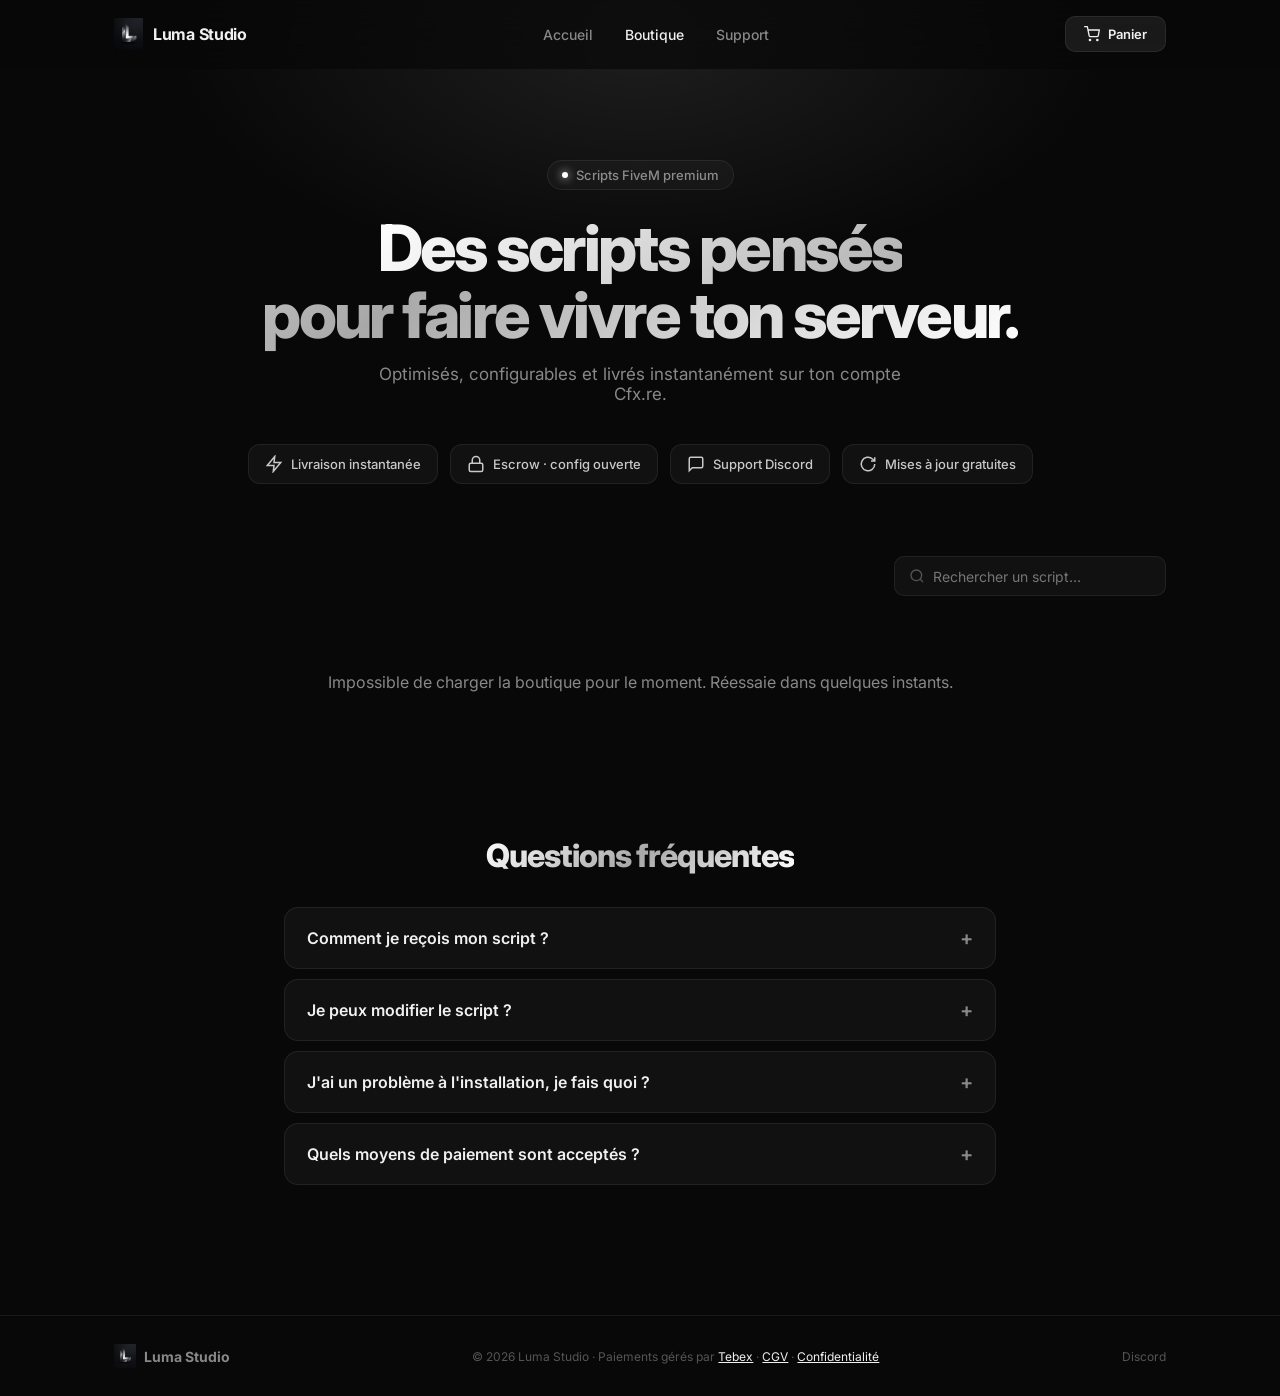
==== boutique/index.html @ f59089a3 "Serve store at /boutique/ instead of store.html store.html now redirects to the new URL so old links" ====
<!DOCTYPE html>
<html lang="fr">
<head>
  <meta charset="UTF-8" />
  <meta name="viewport" content="width=device-width, initial-scale=1.0" />
  <title>Boutique — Luma Studio</title>
  <meta name="description" content="Scripts FiveM premium par Luma Studio. Livraison instantanée via Cfx.re." />
  <link rel="stylesheet" href="../style.css" />
  <link rel="stylesheet" href="../store.css" />
  <link rel="preconnect" href="https://fonts.googleapis.com" />
  <link href="https://fonts.googleapis.com/css2?family=Inter:wght@300;400;500;600;700;800;900&display=swap" rel="stylesheet" />
  <script src="https://js.tebex.io/v/1.js"></script>
</head>
<body class="store-page">

  <!-- NAV -->
  <nav class="nav" id="nav">
    <div class="nav-inner">
      <a href="../" class="nav-logo">
        <img src="../assets/logo.png" alt="Luma Studio" class="nav-logo-img logo-blend" />
        <span class="nav-logo-text">Luma Studio</span>
      </a>
      <ul class="nav-links">
        <li><a href="../">Accueil</a></li>
        <li><a href="./" class="active">Boutique</a></li>
        <li><a href="https://discord.gg/lumastudio" target="_blank">Support</a></li>
      </ul>
      <button class="btn btn-nav basket-btn" id="basketBtn" aria-label="Panier">
        <svg width="16" height="16" viewBox="0 0 24 24" fill="none" stroke="currentColor" stroke-width="2" stroke-linecap="round" stroke-linejoin="round"><circle cx="9" cy="21" r="1"/><circle cx="20" cy="21" r="1"/><path d="M1 1h4l2.7 13.4a2 2 0 0 0 2 1.6h9.7a2 2 0 0 0 2-1.6L23 6H6"/></svg>
        <span>Panier</span>
        <span class="basket-count" id="basketCount" hidden>0</span>
      </button>
    </div>
  </nav>

  <!-- HERO -->
  <header class="store-hero">
    <div class="store-hero-glow"></div>
    <div class="container">
      <span class="store-eyebrow"><span class="dot"></span> Scripts FiveM premium</span>
      <h1 class="store-title"><span class="gradient-text">Des scripts pensés<br>pour faire vivre ton serveur.</span></h1>
      <p class="store-sub">Optimisés, configurables et livrés instantanément sur ton compte Cfx.re.</p>
      <div class="store-perks">
        <div class="perk">
          <svg width="18" height="18" viewBox="0 0 24 24" fill="none" stroke="currentColor" stroke-width="2"><path d="M13 2 3 14h9l-1 8 10-12h-9l1-8z"/></svg>
          <span>Livraison instantanée</span>
        </div>
        <div class="perk">
          <svg width="18" height="18" viewBox="0 0 24 24" fill="none" stroke="currentColor" stroke-width="2"><rect x="3" y="11" width="18" height="11" rx="2"/><path d="M7 11V7a5 5 0 0 1 10 0v4"/></svg>
          <span>Escrow · config ouverte</span>
        </div>
        <div class="perk">
          <svg width="18" height="18" viewBox="0 0 24 24" fill="none" stroke="currentColor" stroke-width="2"><path d="M21 15a2 2 0 0 1-2 2H7l-4 4V5a2 2 0 0 1 2-2h14a2 2 0 0 1 2 2z"/></svg>
          <span>Support Discord</span>
        </div>
        <div class="perk">
          <svg width="18" height="18" viewBox="0 0 24 24" fill="none" stroke="currentColor" stroke-width="2"><path d="M21 12a9 9 0 1 1-3-6.7L21 8"/><path d="M21 3v5h-5"/></svg>
          <span>Mises à jour gratuites</span>
        </div>
      </div>
    </div>
  </header>

  <!-- CATALOGUE -->
  <main class="container store-main">
    <div class="store-toolbar">
      <div class="cat-pills" id="catPills"></div>
      <div class="store-search">
        <svg width="16" height="16" viewBox="0 0 24 24" fill="none" stroke="currentColor" stroke-width="2"><circle cx="11" cy="11" r="8"/><path d="m21 21-4.3-4.3"/></svg>
        <input type="search" id="searchInput" placeholder="Rechercher un script…" />
      </div>
    </div>

    <div class="product-grid" id="productGrid">
      <div class="product-card skeleton"></div>
      <div class="product-card skeleton"></div>
      <div class="product-card skeleton"></div>
    </div>
    <p class="store-empty" id="storeEmpty" hidden>Aucun script ne correspond à ta recherche.</p>
  </main>

  <!-- FAQ -->
  <section class="container store-faq">
    <h2 class="faq-title"><span class="gradient-text">Questions fréquentes</span></h2>
    <details class="faq-item">
      <summary>Comment je reçois mon script ?</summary>
      <p>Tu te connectes avec ton compte Cfx.re au moment de l'achat. Le script apparaît ensuite automatiquement dans ton portail <a href="https://portal.cfx.re/assets/granted-assets" target="_blank">portal.cfx.re</a>, dans "Granted Assets".</p>
    </details>
    <details class="faq-item">
      <summary>Je peux modifier le script ?</summary>
      <p>Les scripts sont protégés par l'Asset Escrow de Cfx.re. Le fichier de configuration reste ouvert : tu peux tout régler (textes, prix, positions, options…).</p>
    </details>
    <details class="faq-item">
      <summary>J'ai un problème à l'installation, je fais quoi ?</summary>
      <p>Chaque script est livré avec sa documentation. Si tu bloques, ouvre un ticket sur notre <a href="https://discord.gg/lumastudio" target="_blank">Discord</a>, on te répond rapidement.</p>
    </details>
    <details class="faq-item">
      <summary>Quels moyens de paiement sont acceptés ?</summary>
      <p>Carte bancaire, PayPal, Apple Pay, Google Pay et plus encore. Le paiement est sécurisé et géré par Tebex.</p>
    </details>
  </section>

  <!-- FOOTER -->
  <footer class="footer">
    <div class="container footer-inner">
      <div class="footer-left">
        <img src="../assets/logo.png" alt="Luma Studio" class="footer-logo logo-blend" />
        <span class="footer-name">Luma Studio</span>
      </div>
      <p class="footer-copy">© 2026 Luma Studio · Paiements gérés par <a href="https://www.tebex.io" target="_blank">Tebex</a> · <a href="https://checkout.tebex.io/terms" target="_blank">CGV</a> · <a href="https://checkout.tebex.io/privacy" target="_blank">Confidentialité</a></p>
      <a href="https://discord.gg/lumastudio" target="_blank" class="footer-discord">Discord</a>
    </div>
  </footer>

  <!-- MODALE PRODUIT -->
  <div class="modal" id="productModal" hidden>
    <div class="modal-backdrop" data-close></div>
    <div class="modal-panel" role="dialog" aria-modal="true">
      <button class="modal-close" data-close aria-label="Fermer">&times;</button>
      <div class="modal-media" id="modalMedia"></div>
      <div class="modal-body">
        <span class="modal-cat" id="modalCat"></span>
        <h2 class="modal-title" id="modalTitle"></h2>
        <div class="modal-desc" id="modalDesc"></div>
      </div>
      <div class="modal-footer">
        <div class="modal-price" id="modalPrice"></div>
        <button class="btn btn-primary btn-large" id="modalBuy">Ajouter au panier</button>
      </div>
    </div>
  </div>

  <!-- PANIER -->
  <div class="drawer" id="basketDrawer" hidden>
    <div class="modal-backdrop" data-close></div>
    <aside class="drawer-panel">
      <div class="drawer-head">
        <h3>Ton panier</h3>
        <button class="modal-close" data-close aria-label="Fermer">&times;</button>
      </div>
      <p class="drawer-user" id="drawerUser" hidden></p>
      <div class="drawer-items" id="drawerItems"></div>
      <div class="drawer-foot">
        <div class="drawer-total"><span>Total</span><strong id="drawerTotal">0,00 €</strong></div>
        <button class="btn btn-primary btn-large" id="checkoutBtn" disabled>Payer</button>
        <p class="drawer-note">Paiement sécurisé par Tebex</p>
      </div>
    </aside>
  </div>

  <div class="toast" id="toast" hidden></div>

  <script src="../store.js"></script>
</body>
</html>
---- style.css ----
/* ===== RESET & BASE ===== */
*, *::before, *::after { box-sizing: border-box; margin: 0; padding: 0; }

:root {
  --bg: #080808;
  --bg-2: #0f0f0f;
  --bg-card: #111111;
  --border: rgba(255,255,255,0.07);
  --border-hover: rgba(255,255,255,0.18);
  --text: #f0f0f0;
  --text-muted: #888;
  --text-dim: #555;
  --silver: #c8c8c8;
  --font: 'Inter', sans-serif;
}

html { scroll-behavior: smooth; }
body {
  font-family: var(--font);
  background: var(--bg);
  color: var(--text);
  overflow-x: hidden;
  -webkit-font-smoothing: antialiased;
}

/* ===== LOGO BLEND ===== */
.logo-blend { mix-blend-mode: screen; }

/* ===== UTILS ===== */
.container { width: 100%; max-width: 1100px; margin: 0 auto; padding: 0 24px; }

.gradient-text {
  background: linear-gradient(135deg, #fff 0%, #a8a8a8 50%, #fff 100%);
  -webkit-background-clip: text;
  -webkit-text-fill-color: transparent;
  background-clip: text;
}

/* ===== BUTTONS ===== */
.btn {
  display: inline-flex;
  align-items: center;
  gap: 8px;
  padding: 12px 24px;
  border-radius: 10px;
  font-family: var(--font);
  font-size: 14px;
  font-weight: 600;
  text-decoration: none;
  cursor: pointer;
  border: none;
  transition: all 0.2s ease;
  white-space: nowrap;
}
.btn-primary { background: #fff; color: #000; }
.btn-primary:hover { background: #e0e0e0; transform: translateY(-1px); box-shadow: 0 8px 32px rgba(255,255,255,0.15); }
.btn-ghost { background: transparent; color: var(--text-muted); border: 1px solid var(--border); }
.btn-ghost:hover { border-color: var(--border-hover); color: var(--text); transform: translateY(-1px); }
.btn-nav { background: rgba(255,255,255,0.08); color: var(--text); border: 1px solid var(--border); padding: 9px 18px; font-size: 13px; }
.btn-nav:hover { background: rgba(255,255,255,0.14); border-color: var(--border-hover); }
.btn-large { padding: 16px 36px; font-size: 16px; border-radius: 12px; }

/* ===== NAV ===== */
.nav {
  position: fixed; top: 0; left: 0; right: 0; z-index: 100;
  padding: 16px 0;
  background: rgba(8,8,8,0.7);
  backdrop-filter: blur(20px);
  -webkit-backdrop-filter: blur(20px);
  border-bottom: 1px solid transparent;
  transition: border-color 0.3s;
}
.nav.scrolled { border-bottom-color: var(--border); }
.nav-inner { max-width: 1100px; margin: 0 auto; padding: 0 24px; display: flex; align-items: center; justify-content: space-between; gap: 24px; }
.nav-logo { display: flex; align-items: center; gap: 10px; text-decoration: none; }
.nav-logo-img { height: 32px; width: auto; object-fit: contain; }
.nav-logo-text { font-size: 16px; font-weight: 700; color: var(--text); letter-spacing: -0.3px; }
.nav-links { display: flex; list-style: none; gap: 32px; }
.nav-links a { color: var(--text-muted); text-decoration: none; font-size: 14px; font-weight: 500; transition: color 0.2s; }
.nav-links a:hover { color: var(--text); }

/* ===== HERO ===== */
.hero {
  position: relative;
  min-height: 100vh;
  display: flex; align-items: center; justify-content: center;
  padding: 120px 24px 80px;
  overflow: hidden;
}
.hero-bg { position: absolute; inset: 0; pointer-events: none; }
.hero-grid {
  position: absolute; inset: 0;
  background-image: linear-gradient(rgba(255,255,255,0.03) 1px, transparent 1px), linear-gradient(90deg, rgba(255,255,255,0.03) 1px, transparent 1px);
  background-size: 60px 60px;
  mask-image: radial-gradient(ellipse 80% 80% at 50% 50%, black 30%, transparent 100%);
}
.hero-glow {
  position: absolute; top: 20%; left: 50%; transform: translateX(-50%);
  width: 600px; height: 600px;
  background: radial-gradient(circle, rgba(180,180,180,0.06) 0%, transparent 70%);
  border-radius: 50%;
}
.hero-content { position: relative; z-index: 2; max-width: 720px; text-align: center; }
.hero-logo-float { position: absolute; right: 8%; top: 50%; transform: translateY(-50%); z-index: 1; opacity: 0.12; pointer-events: none; }
.hero-logo-img { height: 340px; width: auto; }

.hero-badge {
  display: inline-flex; align-items: center; gap: 8px;
  background: rgba(255,255,255,0.06); border: 1px solid var(--border);
  border-radius: 100px; padding: 6px 16px;
  font-size: 12px; font-weight: 500; color: var(--text-muted);
  margin-bottom: 28px; letter-spacing: 0.3px;
}
.hero-badge-dot { width: 6px; height: 6px; border-radius: 50%; background: #4ade80; box-shadow: 0 0 8px #4ade80; animation: pulse 2s infinite; }
@keyframes pulse { 0%, 100% { opacity: 1; } 50% { opacity: 0.4; } }

.hero-title { font-size: clamp(42px, 6vw, 76px); font-weight: 800; line-height: 1.1; letter-spacing: -2px; margin-bottom: 24px; }
.hero-subtitle { font-size: 18px; color: var(--text-muted); line-height: 1.7; margin-bottom: 40px; max-width: 560px; margin-left: auto; margin-right: auto; }
.hero-actions { display: flex; align-items: center; justify-content: center; gap: 12px; margin-bottom: 60px; flex-wrap: wrap; }

.hero-stats { display: flex; align-items: center; justify-content: center; gap: 32px; flex-wrap: wrap; }
.stat { display: flex; flex-direction: column; align-items: center; gap: 4px; }
.stat-num { font-size: 28px; font-weight: 800; letter-spacing: -1px; }
.stat-label { font-size: 12px; color: var(--text-dim); font-weight: 500; }
.stat-divider { width: 1px; height: 40px; background: var(--border); }

/* ===== SECTION HEADER ===== */
.section-header { text-align: center; margin-bottom: 60px; }
.section-tag { font-size: 12px; font-weight: 600; letter-spacing: 2px; text-transform: uppercase; color: var(--text-dim); margin-bottom: 12px; }
.section-title { font-size: clamp(32px, 4vw, 48px); font-weight: 800; letter-spacing: -1.5px; margin-bottom: 16px; }
.section-desc { font-size: 16px; color: var(--text-muted); max-width: 480px; margin: 0 auto; line-height: 1.6; }

/* ===== SERVICES ===== */
.services { padding: 100px 0; }

.services-grid { display: grid; grid-template-columns: repeat(3, 1fr); gap: 20px; }

.service-card {
  position: relative;
  background: var(--bg-card); border: 1px solid var(--border);
  border-radius: 20px; padding: 32px 28px;
  opacity: 0; transform: translateY(24px);
  transition: opacity 0.5s ease, transform 0.5s ease, border-color 0.3s, box-shadow 0.3s;
}
.service-card.visible { opacity: 1; transform: translateY(0); }
.service-card:hover { border-color: var(--border-hover); transform: translateY(-4px); box-shadow: 0 20px 60px rgba(0,0,0,0.4); }
.service-card.featured { border-color: rgba(255,255,255,0.2); background: linear-gradient(160deg, #161616 0%, #0f0f0f 100%); box-shadow: 0 0 0 1px rgba(255,255,255,0.08), 0 20px 60px rgba(0,0,0,0.5); }
.service-card.featured:hover { border-color: rgba(255,255,255,0.35); box-shadow: 0 0 0 1px rgba(255,255,255,0.18), 0 24px 80px rgba(0,0,0,0.6); }

.service-featured-badge { position: absolute; top: -12px; left: 28px; background: #fff; color: #000; font-size: 11px; font-weight: 700; padding: 4px 12px; border-radius: 100px; letter-spacing: 0.5px; text-transform: uppercase; }

.service-icon-wrap { width: 44px; height: 44px; background: rgba(255,255,255,0.06); border: 1px solid var(--border); border-radius: 12px; display: flex; align-items: center; justify-content: center; margin-bottom: 20px; }
.service-icon-fivem { background: rgba(255,100,0,0.08); border-color: rgba(255,100,0,0.2); }
.service-icon { width: 22px; height: 22px; color: var(--silver); }

.service-title { font-size: 17px; font-weight: 700; margin-bottom: 20px; letter-spacing: -0.3px; }

.service-list { list-style: none; display: flex; flex-direction: column; gap: 14px; }
.service-list li { display: flex; align-items: flex-start; gap: 10px; }

/* SVG icons */
.svc-icon {
  width: 30px; height: 30px; flex-shrink: 0;
  display: flex; align-items: center; justify-content: center;
  background: rgba(255,255,255,0.05); border: 1px solid var(--border);
  border-radius: 8px; margin-top: 1px;
}
.svc-icon svg { width: 14px; height: 14px; color: var(--silver); }
.svc-icon-fivem { background: rgba(255,100,0,0.07); border-color: rgba(255,100,0,0.18); }
.svc-icon-fivem svg { color: #ff8844; }

.service-list li strong { display: block; font-size: 13px; font-weight: 600; color: var(--text); margin-bottom: 2px; }
.service-list li p { font-size: 12px; color: var(--text-muted); line-height: 1.5; }

/* ===== FOUNDER ===== */
.founder { padding: 100px 0; background: var(--bg-2); border-top: 1px solid var(--border); border-bottom: 1px solid var(--border); }

.founder-cards { display: grid; grid-template-columns: 1fr 1fr; gap: 24px; align-items: start; }

.founder-card {
  display: flex; flex-direction: column; gap: 20px;
  background: var(--bg-card); border: 1px solid var(--border);
  border-radius: 20px; padding: 32px;
  opacity: 0; transform: translateY(20px);
  transition: opacity 0.5s ease, transform 0.5s ease, border-color 0.3s;
}
.founder-card.visible { opacity: 1; transform: translateY(0); }
.founder-card:hover { border-color: var(--border-hover); }

.founder-avatar-ring { width: 72px; height: 72px; border-radius: 50%; padding: 2px; background: linear-gradient(135deg, #fff 0%, #444 100%); }
.founder-avatar { width: 100%; height: 100%; border-radius: 50%; background: #1a1a1a; display: flex; align-items: center; justify-content: center; }
.founder-avatar-initials { font-size: 26px; font-weight: 800; color: var(--text); }

.founder-name-row { display: flex; align-items: center; gap: 10px; margin-bottom: 4px; }
.founder-name { font-size: 20px; font-weight: 800; letter-spacing: -0.5px; }
.founder-badge { background: rgba(255,255,255,0.08); border: 1px solid var(--border); color: var(--text-muted); font-size: 10px; font-weight: 600; padding: 3px 10px; border-radius: 100px; text-transform: uppercase; letter-spacing: 0.5px; }
.founder-role { font-size: 12px; color: var(--text-dim); margin-bottom: 12px; font-weight: 500; }
.founder-bio { font-size: 13px; color: var(--text-muted); line-height: 1.7; margin-bottom: 16px; }
.founder-tags { display: flex; flex-wrap: wrap; gap: 6px; }
.tag { background: rgba(255,255,255,0.05); border: 1px solid var(--border); color: var(--text-muted); font-size: 11px; font-weight: 600; padding: 3px 9px; border-radius: 6px; }

/* ===== DISCORD CARD ===== */
.dc-card-wrap {
  opacity: 0; transform: translateY(20px);
  transition: opacity 0.5s ease 0.15s, transform 0.5s ease 0.15s;
}
.dc-card-wrap.visible { opacity: 1; transform: translateY(0); }

.dc-card {
  background: #1e1f22;
  border: 1px solid rgba(255,255,255,0.06);
  border-radius: 16px; overflow: hidden;
  min-height: 200px;
  box-shadow: 0 8px 40px rgba(0,0,0,0.5);
}

.dc-card-loading {
  display: flex; flex-direction: column; align-items: center; justify-content: center;
  gap: 12px; padding: 60px 24px; color: var(--text-dim); font-size: 13px;
}
.dc-spinner {
  width: 24px; height: 24px; border: 2px solid var(--border);
  border-top-color: var(--silver); border-radius: 50%;
  animation: spin 0.8s linear infinite;
}
@keyframes spin { to { transform: rotate(360deg); } }

.dc-banner {
  height: 120px; width: 100%;
  background: linear-gradient(135deg, #2c2f33 0%, #23272a 100%);
  position: relative; flex-shrink: 0;
}

.dc-body { padding: 0 16px 16px; background: #1e1f22; }

.dc-top-row {
  display: flex; align-items: flex-end; justify-content: space-between;
  margin-top: -40px; margin-bottom: 10px;
}

.dc-avatar-wrap { position: relative; width: 80px; height: 80px; }
.dc-avatar {
  width: 80px; height: 80px; border-radius: 50%;
  border: 6px solid #1e1f22; object-fit: cover;
  background: #2b2d31;
}
.dc-status-ring {
  position: absolute; bottom: 4px; right: 4px;
  width: 20px; height: 20px; border-radius: 50%;
  background: #1e1f22; display: flex; align-items: center; justify-content: center;
}
.dc-status-dot {
  width: 12px; height: 12px; border-radius: 50%;
  background: #555; transition: background 0.3s;
}
.dc-status-dot.online { background: #23a55a; box-shadow: 0 0 8px #23a55a88; }
.dc-status-dot.idle { background: #f0b232; box-shadow: 0 0 8px #f0b23288; }
.dc-status-dot.dnd { background: #f23f43; box-shadow: 0 0 8px #f23f4388; }
.dc-status-dot.offline { background: #80848e; }

.dc-live-badge {
  display: flex; align-items: center; gap: 5px;
  background: rgba(0,0,0,0.3); border: 1px solid rgba(255,255,255,0.08);
  border-radius: 100px; padding: 5px 12px;
  font-size: 10px; font-weight: 700; color: #b5bac1;
  letter-spacing: 0.5px; text-transform: uppercase;
}
.dc-live-dot { width: 5px; height: 5px; border-radius: 50%; background: #f23f43; box-shadow: 0 0 5px #f23f43; animation: pulse 1.5s infinite; }

.dc-user-info { margin-bottom: 12px; }
.dc-username { font-size: 18px; font-weight: 800; color: #f2f3f5; letter-spacing: -0.3px; margin-bottom: 1px; }
.dc-custom-status { font-size: 13px; color: #b5bac1; min-height: 16px; }

.dc-divider { height: 1px; background: rgba(255,255,255,0.06); margin: 12px 0; }

.dc-section-label {
  font-size: 11px; font-weight: 700; letter-spacing: 0.8px;
  text-transform: uppercase; color: #b5bac1;
  margin-bottom: 8px; display: flex; align-items: center; gap: 5px;
}

/* Spotify */
.dc-spotify-inner { display: flex; align-items: center; gap: 10px; }
.dc-spotify-art { width: 48px; height: 48px; border-radius: 6px; object-fit: cover; flex-shrink: 0; }
.dc-spotify-song { font-size: 13px; font-weight: 600; color: #f2f3f5; line-height: 1.3; }
.dc-spotify-artist { font-size: 11px; color: #b5bac1; margin-top: 2px; }
.dc-spotify-album { font-size: 10px; color: #80848e; margin-top: 1px; }

/* Activity */
.dc-activity-inner { display: flex; align-items: flex-start; gap: 10px; }
.dc-activity-img { width: 48px; height: 48px; border-radius: 8px; object-fit: cover; flex-shrink: 0; }
.dc-activity-icon { width: 48px; height: 48px; border-radius: 8px; background: #2b2d31; flex-shrink: 0; display: flex; align-items: center; justify-content: center; font-size: 24px; }
.dc-game-name { font-weight: 700; color: #f2f3f5; font-size: 13px; }
.dc-game-details { font-size: 11px; color: #b5bac1; margin-top: 3px; }
.dc-game-state { font-size: 11px; color: #80848e; margin-top: 2px; }

/* Avatar decoration overlay */
.dc-avatar-deco { position: absolute; inset: -8px; width: calc(100% + 16px); height: calc(100% + 16px); pointer-events: none; z-index: 2; }

/* Username row + guild tag */
.dc-username-row { display: flex; align-items: center; gap: 6px; flex-wrap: wrap; margin-bottom: 2px; }
.dc-handle { font-size: 11px; color: #80848e; margin-bottom: 4px; }
.dc-guild-tag {
  display: inline-flex; align-items: center; gap: 4px;
  background: #2b2d31; border: 1px solid rgba(255,255,255,0.08);
  border-radius: 4px; padding: 1px 6px;
  font-size: 11px; font-weight: 700; color: #b5bac1;
}
.dc-guild-icon { width: 12px; height: 12px; border-radius: 2px; }

.dc-status-label-row { margin-top: 4px; }
.dc-status-label { font-size: 11px; font-weight: 600; color: #80848e; }

/* ===== CTA ===== */
.cta { position: relative; padding: 120px 24px; text-align: center; overflow: hidden; }
.cta-glow { position: absolute; bottom: 0; left: 50%; transform: translateX(-50%); width: 700px; height: 300px; background: radial-gradient(ellipse, rgba(200,200,200,0.05) 0%, transparent 70%); pointer-events: none; }
.cta-inner { position: relative; z-index: 2; display: flex; flex-direction: column; align-items: center; gap: 20px; }
.cta-logo { height: 64px; width: auto; margin-bottom: 8px; }
.cta-title { font-size: clamp(36px, 5vw, 60px); font-weight: 800; letter-spacing: -2px; line-height: 1.1; }
.cta-desc { font-size: 16px; color: var(--text-muted); max-width: 420px; line-height: 1.7; }

/* ===== FOOTER ===== */
.footer { padding: 28px 0; border-top: 1px solid var(--border); }
.footer-inner { display: flex; align-items: center; justify-content: space-between; flex-wrap: wrap; gap: 16px; }
.footer-left { display: flex; align-items: center; gap: 8px; }
.footer-logo { height: 24px; width: auto; opacity: 0.9; }
.footer-name { font-size: 14px; font-weight: 700; color: var(--text-muted); }
.footer-copy { font-size: 12px; color: var(--text-dim); }
.footer-discord { display: flex; align-items: center; gap: 6px; font-size: 12px; color: var(--text-dim); text-decoration: none; transition: color 0.2s; }
.footer-discord:hover { color: var(--text-muted); }

/* ===== SCROLL REVEAL ===== */
[data-reveal] {
  opacity: 0; transform: translateY(20px);
  transition: opacity 0.5s ease, transform 0.5s ease;
}
[data-reveal].visible { opacity: 1; transform: translateY(0); }

/* ===== RESPONSIVE ===== */
@media (max-width: 960px) {
  .founder-cards { grid-template-columns: 1fr; max-width: 520px; margin: 0 auto; }
}
@media (max-width: 900px) {
  .services-grid { grid-template-columns: 1fr; max-width: 520px; margin: 0 auto; }
  .hero-logo-float { display: none; }
  .nav-links { display: none; }
}
@media (max-width: 640px) {
  .hero-stats { gap: 16px; }
  .stat-divider { display: none; }
}
---- store.css ----
/* ===== BOUTIQUE ===== */
.nav-links a.active { color: var(--text); }
.basket-btn { position: relative; }
.basket-count {
  min-width: 18px; height: 18px; padding: 0 5px;
  border-radius: 999px; background: #fff; color: #000;
  font-size: 11px; font-weight: 800;
  display: inline-flex; align-items: center; justify-content: center;
}
.basket-count[hidden] { display: none; }

/* ===== HERO ===== */
.store-hero {
  position: relative; overflow: hidden;
  padding: 160px 0 72px; text-align: center;
}
.store-hero-glow {
  position: absolute; inset: -40% 10% auto; height: 520px;
  background: radial-gradient(ellipse at center, rgba(255,255,255,0.09), transparent 65%);
  pointer-events: none;
}
.store-eyebrow {
  display: inline-flex; align-items: center; gap: 8px;
  padding: 6px 14px; border-radius: 999px;
  border: 1px solid var(--border); background: rgba(255,255,255,0.03);
  color: var(--text-muted); font-size: 13px; font-weight: 500;
}
.store-eyebrow .dot {
  width: 6px; height: 6px; border-radius: 50%; background: #fff;
  box-shadow: 0 0 10px #fff; animation: pulse 2s ease-in-out infinite;
}
@keyframes pulse { 50% { opacity: .35; } }
.store-title {
  margin: 24px auto 16px; max-width: 820px;
  font-size: clamp(36px, 6vw, 64px); font-weight: 800;
  line-height: 1.05; letter-spacing: -0.04em;
}
.store-sub { color: var(--text-muted); font-size: 17px; max-width: 560px; margin: 0 auto; }
.store-perks {
  display: flex; flex-wrap: wrap; justify-content: center; gap: 12px;
  margin-top: 40px;
}
.perk {
  display: flex; align-items: center; gap: 8px;
  padding: 10px 16px; border-radius: 12px;
  background: var(--bg-card); border: 1px solid var(--border);
  color: var(--silver); font-size: 13px; font-weight: 500;
}

/* ===== TOOLBAR ===== */
.store-main { padding-bottom: 96px; }
.store-toolbar {
  display: flex; flex-wrap: wrap; align-items: center; justify-content: space-between;
  gap: 16px; margin-bottom: 28px;
}
.cat-pills { display: flex; flex-wrap: wrap; gap: 8px; }
.cat-pill {
  padding: 9px 18px; border-radius: 999px;
  background: var(--bg-card); border: 1px solid var(--border);
  color: var(--text-muted); font: 500 13px var(--font);
  cursor: pointer; transition: all .2s ease;
}
.cat-pill:hover { color: var(--text); border-color: var(--border-hover); }
.cat-pill.active { background: #fff; color: #000; border-color: #fff; font-weight: 600; }
.store-search {
  display: flex; align-items: center; gap: 8px;
  padding: 0 14px; height: 40px; min-width: 240px;
  border-radius: 10px; background: var(--bg-card); border: 1px solid var(--border);
  color: var(--text-dim); transition: border-color .2s;
}
.store-search:focus-within { border-color: var(--border-hover); }
.store-search input {
  flex: 1; background: none; border: none; outline: none;
  color: var(--text); font: 14px var(--font);
}

/* ===== GRILLE PRODUITS ===== */
.product-grid {
  display: grid; gap: 20px;
  grid-template-columns: repeat(auto-fill, minmax(300px, 1fr));
}
.product-card {
  position: relative; display: flex; flex-direction: column;
  background: var(--bg-card); border: 1px solid var(--border);
  border-radius: 18px; overflow: hidden; cursor: pointer;
  transition: transform .3s ease, border-color .3s ease, box-shadow .3s ease;
}
.product-card::before {
  content: ""; position: absolute; inset: 0; border-radius: inherit; pointer-events: none;
  background: radial-gradient(400px circle at var(--mx, 50%) var(--my, 0%), rgba(255,255,255,0.07), transparent 40%);
  opacity: 0; transition: opacity .3s; z-index: 1;
}
.product-card:hover {
  transform: translateY(-6px);
  border-color: var(--border-hover);
  box-shadow: 0 24px 60px rgba(0,0,0,.6);
}
.product-card:hover::before { opacity: 1; }
.product-media { position: relative; aspect-ratio: 16 / 9; overflow: hidden; background: #0c0c0c; }
.product-media img {
  width: 100%; height: 100%; object-fit: cover; display: block;
  transition: transform .5s ease;
}
.product-card:hover .product-media img { transform: scale(1.06); }
.product-media::after {
  content: ""; position: absolute; inset: auto 0 0; height: 50%;
  background: linear-gradient(0deg, var(--bg-card), transparent);
}
.product-badge {
  position: absolute; top: 12px; left: 12px; z-index: 2;
  padding: 5px 10px; border-radius: 8px;
  background: rgba(8,8,8,.75); border: 1px solid rgba(255,255,255,.12);
  color: #fff; font-size: 11px; font-weight: 700; letter-spacing: .04em; text-transform: uppercase;
}
.product-badge.sale { background: #fff; color: #000; }
.product-badge.video { left: auto; right: 12px; display: inline-flex; align-items: center; gap: 5px; }
.luma-icon { width: 1.25em; height: 1.25em; vertical-align: -0.28em; margin-right: 2px; filter: drop-shadow(0 0 6px rgba(255,255,255,.35)); }

/* bouton lecture vidéo */
.play-btn {
  position: absolute; inset: 0; z-index: 2; width: 100%;
  display: flex; flex-direction: column; align-items: center; justify-content: center; gap: 14px;
  background: radial-gradient(circle at center, rgba(0,0,0,.25), rgba(0,0,0,.55));
  border: none; cursor: pointer; color: #fff;
  font: 600 14px var(--font); letter-spacing: .02em;
  transition: background .3s;
}
.play-btn span {
  width: 76px; height: 76px; border-radius: 50%;
  display: flex; align-items: center; justify-content: center; padding-left: 4px;
  background: #fff; color: #080808;
  box-shadow: 0 0 0 10px rgba(255,255,255,.12), 0 12px 40px rgba(0,0,0,.6);
  transition: transform .25s ease, box-shadow .25s ease;
}
.play-btn:hover { background: radial-gradient(circle at center, rgba(0,0,0,.1), rgba(0,0,0,.45)); }
.play-btn:hover span { transform: scale(1.08); box-shadow: 0 0 0 16px rgba(255,255,255,.1), 0 12px 40px rgba(0,0,0,.6); }
.product-body { position: relative; z-index: 2; padding: 4px 22px 22px; display: flex; flex-direction: column; gap: 8px; flex: 1; }
.product-cat { color: var(--text-dim); font-size: 12px; font-weight: 600; text-transform: uppercase; letter-spacing: .08em; }
.product-name { font-size: 20px; font-weight: 700; letter-spacing: -0.02em; }
.product-excerpt {
  color: var(--text-muted); font-size: 14px; line-height: 1.55;
  display: -webkit-box; -webkit-line-clamp: 2; -webkit-box-orient: vertical; overflow: hidden;
}
.product-foot { margin-top: auto; padding-top: 14px; display: flex; align-items: center; justify-content: space-between; gap: 12px; }
.product-price { font-size: 22px; font-weight: 800; letter-spacing: -0.02em; }
.product-price s { color: var(--text-dim); font-size: 14px; font-weight: 500; margin-right: 6px; }
.product-card .btn { padding: 10px 18px; }

.product-card.skeleton { min-height: 360px; cursor: default; }
.product-card.skeleton::after {
  content: ""; position: absolute; inset: 0;
  background: linear-gradient(90deg, transparent, rgba(255,255,255,.04), transparent);
  animation: shimmer 1.4s infinite;
}
@keyframes shimmer { from { transform: translateX(-100%); } to { transform: translateX(100%); } }
.product-card.soon { cursor: default; border-style: dashed; }
.product-card.soon:hover { transform: none; box-shadow: none; }
.soon-inner {
  flex: 1; min-height: 360px; display: flex; flex-direction: column;
  align-items: center; justify-content: center; gap: 8px; text-align: center; padding: 24px;
  color: var(--text-dim);
}
.soon-inner strong { color: var(--text-muted); font-size: 16px; }
.store-empty { text-align: center; color: var(--text-muted); padding: 48px 0; }

/* ===== FAQ ===== */
.store-faq { max-width: 760px; padding-bottom: 120px; }
.faq-title { font-size: 32px; font-weight: 800; letter-spacing: -0.03em; text-align: center; margin-bottom: 32px; }
.faq-item {
  border: 1px solid var(--border); border-radius: 14px; background: var(--bg-card);
  margin-bottom: 10px; transition: border-color .2s;
}
.faq-item[open] { border-color: var(--border-hover); }
.faq-item summary {
  list-style: none; cursor: pointer; padding: 18px 22px;
  font-weight: 600; display: flex; justify-content: space-between; align-items: center; gap: 16px;
}
.faq-item summary::-webkit-details-marker { display: none; }
.faq-item summary::after { content: "+"; font-size: 20px; color: var(--text-muted); transition: transform .2s; }
.faq-item[open] summary::after { transform: rotate(45deg); }
.faq-item p { padding: 0 22px 20px; color: var(--text-muted); line-height: 1.65; font-size: 15px; }
.faq-item a, .footer-copy a { color: var(--text); }

/* ===== MODALE ===== */
.modal, .drawer { position: fixed; inset: 0; z-index: 200; }
.modal[hidden], .drawer[hidden], .toast[hidden] { display: none; }
.modal-backdrop {
  position: absolute; inset: 0; background: rgba(0,0,0,.75);
  backdrop-filter: blur(6px); -webkit-backdrop-filter: blur(6px);
  animation: fade .2s ease;
}
@keyframes fade { from { opacity: 0; } }
.modal-panel {
  position: relative; margin: 6vh auto; width: min(1040px, calc(100% - 32px));
  height: min(620px, 88vh);
  display: grid; grid-template-columns: 1fr 1fr; grid-template-rows: 1fr auto;
  background: #0d0d0d; border: 1px solid var(--border); border-radius: 22px; overflow: hidden;
  box-shadow: 0 40px 120px rgba(0,0,0,.8);
  animation: pop .25s cubic-bezier(.2,.9,.3,1.2);
}
@keyframes pop { from { opacity: 0; transform: translateY(20px) scale(.97); } }
.modal-close {
  position: absolute; top: 14px; right: 14px; z-index: 3;
  width: 36px; height: 36px; border-radius: 10px;
  background: rgba(8,8,8,.7); border: 1px solid var(--border);
  color: var(--text); font-size: 22px; line-height: 1; cursor: pointer;
}
.modal-close:hover { border-color: var(--border-hover); }
.modal-media { grid-row: 1 / 3; position: relative; background: #000; overflow: hidden; }
.modal-media img, .modal-media iframe { position: absolute; inset: 0; width: 100%; height: 100%; object-fit: cover; border: 0; }
.modal-body { overflow-y: auto; }
.modal-body { padding: 28px 32px 8px; }
.modal-cat { color: var(--text-dim); font-size: 12px; font-weight: 600; text-transform: uppercase; letter-spacing: .08em; }
.modal-title { font-size: 32px; font-weight: 800; letter-spacing: -0.03em; margin: 6px 0 16px; }
.modal-desc { color: var(--text-muted); line-height: 1.7; font-size: 15px; }
.modal-desc h1, .modal-desc h2, .modal-desc h3 { color: var(--text); margin: 20px 0 8px; font-size: 18px; }
.modal-desc p { margin-bottom: 10px; }
.modal-desc ul { padding-left: 20px; margin-bottom: 10px; }
.modal-desc li { margin-bottom: 6px; }
.modal-desc li p { margin: 0; }
.modal-desc h1 { font-size: 15px; letter-spacing: .06em; margin-top: 0; }
.modal-desc hr { border: none; border-top: 1px solid var(--border); margin: 18px 0; }
.modal-desc strong { color: var(--text); }
.modal-desc a { color: var(--text); }
.modal-desc img { max-width: 100%; border-radius: 12px; }
.modal-footer {
  display: flex; align-items: center; justify-content: space-between; gap: 16px;
  padding: 18px 32px; background: rgba(13,13,13,.95); border-top: 1px solid var(--border);
}
.modal-price { font-size: 28px; font-weight: 800; letter-spacing: -0.02em; }
.modal-price s { color: var(--text-dim); font-size: 16px; font-weight: 500; margin-right: 8px; }

/* ===== PANIER ===== */
.drawer-panel {
  position: absolute; top: 0; right: 0; bottom: 0; width: min(420px, 100%);
  display: flex; flex-direction: column;
  background: #0d0d0d; border-left: 1px solid var(--border);
  animation: slide .3s cubic-bezier(.2,.9,.3,1);
}
@keyframes slide { from { transform: translateX(100%); } }
.drawer-head { display: flex; align-items: center; justify-content: space-between; padding: 22px 24px; border-bottom: 1px solid var(--border); }
.drawer-head h3 { font-size: 18px; font-weight: 700; }
.drawer-head .modal-close { position: static; }
.drawer-user { padding: 12px 24px; font-size: 13px; color: var(--text-muted); border-bottom: 1px solid var(--border); }
.drawer-user strong { color: var(--text); }
.drawer-items { flex: 1; overflow-y: auto; padding: 16px 24px; display: flex; flex-direction: column; gap: 12px; }
.drawer-empty { color: var(--text-dim); text-align: center; margin-top: 40px; }
.drawer-item {
  display: flex; align-items: center; gap: 14px;
  padding: 12px; border-radius: 14px; background: var(--bg-card); border: 1px solid var(--border);
}
.drawer-item img { width: 72px; aspect-ratio: 16/9; object-fit: cover; border-radius: 8px; }
.drawer-item-info { flex: 1; min-width: 0; }
.drawer-item-info strong { display: block; font-size: 14px; white-space: nowrap; overflow: hidden; text-overflow: ellipsis; }
.drawer-item-info span { color: var(--text-muted); font-size: 13px; }
.drawer-remove { background: none; border: none; color: var(--text-dim); cursor: pointer; font-size: 18px; padding: 4px 8px; }
.drawer-remove:hover { color: #fff; }
.drawer-foot { padding: 20px 24px 24px; border-top: 1px solid var(--border); display: flex; flex-direction: column; gap: 12px; }
.drawer-total { display: flex; justify-content: space-between; align-items: baseline; font-size: 15px; color: var(--text-muted); }
.drawer-total strong { font-size: 24px; color: var(--text); }
.drawer-foot .btn { justify-content: center; width: 100%; }
.btn:disabled { opacity: .4; cursor: not-allowed; transform: none !important; box-shadow: none !important; }
.drawer-note { text-align: center; font-size: 12px; color: var(--text-dim); }

/* ===== TOAST ===== */
.toast {
  position: fixed; bottom: 24px; left: 50%; transform: translateX(-50%); z-index: 300;
  padding: 12px 20px; border-radius: 12px;
  background: #fff; color: #000; font-weight: 600; font-size: 14px;
  box-shadow: 0 12px 40px rgba(0,0,0,.5);
  animation: toastIn .3s ease;
}
@keyframes toastIn { from { opacity: 0; transform: translate(-50%, 12px); } }

/* ===== MOBILE ===== */
@media (max-width: 720px) {
  .store-hero { padding: 120px 0 48px; }
  .store-search { width: 100%; min-width: 0; }
  .product-grid { grid-template-columns: 1fr; }
  .modal-panel { grid-template-columns: 1fr; grid-template-rows: auto 1fr auto; height: 90vh; margin: 5vh auto; }
  .modal-media { grid-row: auto; aspect-ratio: 16 / 9; }
  .modal-body { padding: 22px 20px 4px; }
  .modal-footer { padding: 16px 20px; }
  .modal-title { font-size: 26px; }
  .basket-btn span:not(.basket-count) { display: none; }
}
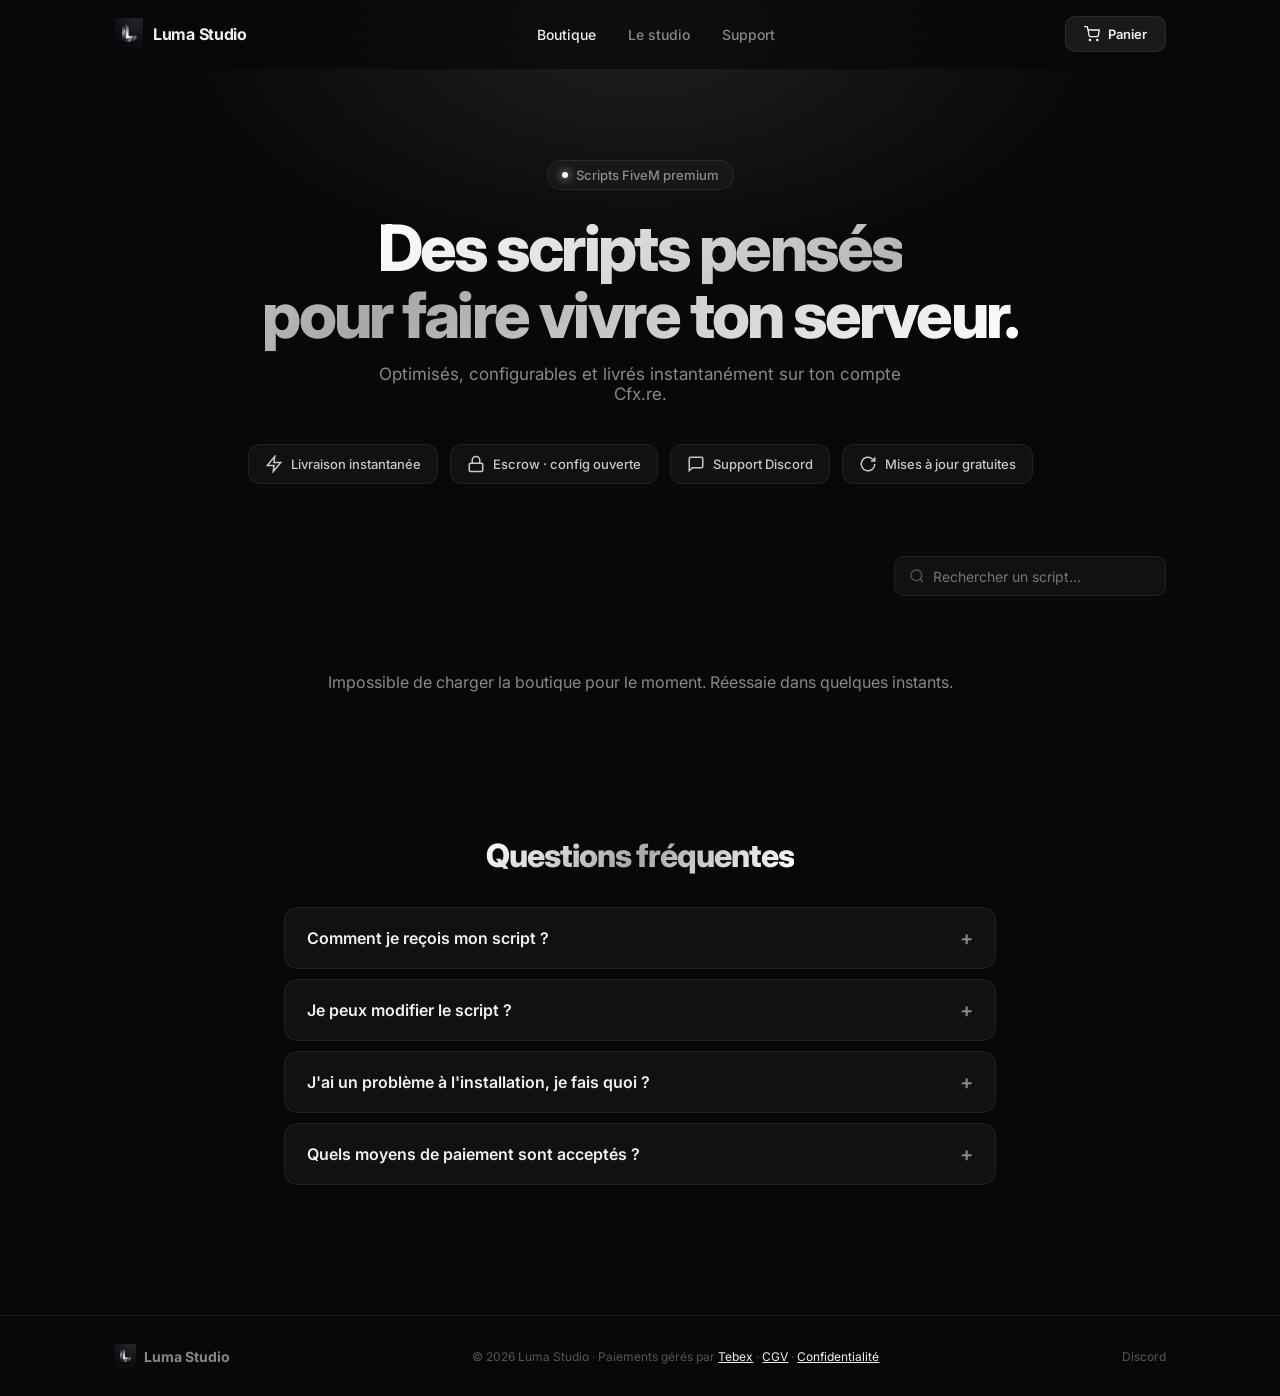
==== commit 7f6f488d: "Make the store the homepage, move showcase to /studio/ Old /store.html and /boutique/ links redirect" ====
--- a/boutique/index.html
+++ b/boutique/index.html
@@ -2,154 +2,10 @@
 <html lang="fr">
 <head>
   <meta charset="UTF-8" />
-  <meta name="viewport" content="width=device-width, initial-scale=1.0" />
-  <title>Boutique — Luma Studio</title>
-  <meta name="description" content="Scripts FiveM premium par Luma Studio. Livraison instantanée via Cfx.re." />
-  <link rel="stylesheet" href="../style.css" />
-  <link rel="stylesheet" href="../store.css" />
-  <link rel="preconnect" href="https://fonts.googleapis.com" />
-  <link href="https://fonts.googleapis.com/css2?family=Inter:wght@300;400;500;600;700;800;900&display=swap" rel="stylesheet" />
-  <script src="https://js.tebex.io/v/1.js"></script>
+  <title>Luma Studio</title>
+  <meta http-equiv="refresh" content="0; url=../" />
+  <link rel="canonical" href="https://lumastudio.cloud/" />
+  <script>location.replace('../' + location.search);</script>
 </head>
-<body class="store-page">
-
-  <!-- NAV -->
-  <nav class="nav" id="nav">
-    <div class="nav-inner">
-      <a href="../" class="nav-logo">
-        <img src="../assets/logo.png" alt="Luma Studio" class="nav-logo-img logo-blend" />
-        <span class="nav-logo-text">Luma Studio</span>
-      </a>
-      <ul class="nav-links">
-        <li><a href="../">Accueil</a></li>
-        <li><a href="./" class="active">Boutique</a></li>
-        <li><a href="https://discord.gg/lumastudio" target="_blank">Support</a></li>
-      </ul>
-      <button class="btn btn-nav basket-btn" id="basketBtn" aria-label="Panier">
-        <svg width="16" height="16" viewBox="0 0 24 24" fill="none" stroke="currentColor" stroke-width="2" stroke-linecap="round" stroke-linejoin="round"><circle cx="9" cy="21" r="1"/><circle cx="20" cy="21" r="1"/><path d="M1 1h4l2.7 13.4a2 2 0 0 0 2 1.6h9.7a2 2 0 0 0 2-1.6L23 6H6"/></svg>
-        <span>Panier</span>
-        <span class="basket-count" id="basketCount" hidden>0</span>
-      </button>
-    </div>
-  </nav>
-
-  <!-- HERO -->
-  <header class="store-hero">
-    <div class="store-hero-glow"></div>
-    <div class="container">
-      <span class="store-eyebrow"><span class="dot"></span> Scripts FiveM premium</span>
-      <h1 class="store-title"><span class="gradient-text">Des scripts pensés<br>pour faire vivre ton serveur.</span></h1>
-      <p class="store-sub">Optimisés, configurables et livrés instantanément sur ton compte Cfx.re.</p>
-      <div class="store-perks">
-        <div class="perk">
-          <svg width="18" height="18" viewBox="0 0 24 24" fill="none" stroke="currentColor" stroke-width="2"><path d="M13 2 3 14h9l-1 8 10-12h-9l1-8z"/></svg>
-          <span>Livraison instantanée</span>
-        </div>
-        <div class="perk">
-          <svg width="18" height="18" viewBox="0 0 24 24" fill="none" stroke="currentColor" stroke-width="2"><rect x="3" y="11" width="18" height="11" rx="2"/><path d="M7 11V7a5 5 0 0 1 10 0v4"/></svg>
-          <span>Escrow · config ouverte</span>
-        </div>
-        <div class="perk">
-          <svg width="18" height="18" viewBox="0 0 24 24" fill="none" stroke="currentColor" stroke-width="2"><path d="M21 15a2 2 0 0 1-2 2H7l-4 4V5a2 2 0 0 1 2-2h14a2 2 0 0 1 2 2z"/></svg>
-          <span>Support Discord</span>
-        </div>
-        <div class="perk">
-          <svg width="18" height="18" viewBox="0 0 24 24" fill="none" stroke="currentColor" stroke-width="2"><path d="M21 12a9 9 0 1 1-3-6.7L21 8"/><path d="M21 3v5h-5"/></svg>
-          <span>Mises à jour gratuites</span>
-        </div>
-      </div>
-    </div>
-  </header>
-
-  <!-- CATALOGUE -->
-  <main class="container store-main">
-    <div class="store-toolbar">
-      <div class="cat-pills" id="catPills"></div>
-      <div class="store-search">
-        <svg width="16" height="16" viewBox="0 0 24 24" fill="none" stroke="currentColor" stroke-width="2"><circle cx="11" cy="11" r="8"/><path d="m21 21-4.3-4.3"/></svg>
-        <input type="search" id="searchInput" placeholder="Rechercher un script…" />
-      </div>
-    </div>
-
-    <div class="product-grid" id="productGrid">
-      <div class="product-card skeleton"></div>
-      <div class="product-card skeleton"></div>
-      <div class="product-card skeleton"></div>
-    </div>
-    <p class="store-empty" id="storeEmpty" hidden>Aucun script ne correspond à ta recherche.</p>
-  </main>
-
-  <!-- FAQ -->
-  <section class="container store-faq">
-    <h2 class="faq-title"><span class="gradient-text">Questions fréquentes</span></h2>
-    <details class="faq-item">
-      <summary>Comment je reçois mon script ?</summary>
-      <p>Tu te connectes avec ton compte Cfx.re au moment de l'achat. Le script apparaît ensuite automatiquement dans ton portail <a href="https://portal.cfx.re/assets/granted-assets" target="_blank">portal.cfx.re</a>, dans "Granted Assets".</p>
-    </details>
-    <details class="faq-item">
-      <summary>Je peux modifier le script ?</summary>
-      <p>Les scripts sont protégés par l'Asset Escrow de Cfx.re. Le fichier de configuration reste ouvert : tu peux tout régler (textes, prix, positions, options…).</p>
-    </details>
-    <details class="faq-item">
-      <summary>J'ai un problème à l'installation, je fais quoi ?</summary>
-      <p>Chaque script est livré avec sa documentation. Si tu bloques, ouvre un ticket sur notre <a href="https://discord.gg/lumastudio" target="_blank">Discord</a>, on te répond rapidement.</p>
-    </details>
-    <details class="faq-item">
-      <summary>Quels moyens de paiement sont acceptés ?</summary>
-      <p>Carte bancaire, PayPal, Apple Pay, Google Pay et plus encore. Le paiement est sécurisé et géré par Tebex.</p>
-    </details>
-  </section>
-
-  <!-- FOOTER -->
-  <footer class="footer">
-    <div class="container footer-inner">
-      <div class="footer-left">
-        <img src="../assets/logo.png" alt="Luma Studio" class="footer-logo logo-blend" />
-        <span class="footer-name">Luma Studio</span>
-      </div>
-      <p class="footer-copy">© 2026 Luma Studio · Paiements gérés par <a href="https://www.tebex.io" target="_blank">Tebex</a> · <a href="https://checkout.tebex.io/terms" target="_blank">CGV</a> · <a href="https://checkout.tebex.io/privacy" target="_blank">Confidentialité</a></p>
-      <a href="https://discord.gg/lumastudio" target="_blank" class="footer-discord">Discord</a>
-    </div>
-  </footer>
-
-  <!-- MODALE PRODUIT -->
-  <div class="modal" id="productModal" hidden>
-    <div class="modal-backdrop" data-close></div>
-    <div class="modal-panel" role="dialog" aria-modal="true">
-      <button class="modal-close" data-close aria-label="Fermer">&times;</button>
-      <div class="modal-media" id="modalMedia"></div>
-      <div class="modal-body">
-        <span class="modal-cat" id="modalCat"></span>
-        <h2 class="modal-title" id="modalTitle"></h2>
-        <div class="modal-desc" id="modalDesc"></div>
-      </div>
-      <div class="modal-footer">
-        <div class="modal-price" id="modalPrice"></div>
-        <button class="btn btn-primary btn-large" id="modalBuy">Ajouter au panier</button>
-      </div>
-    </div>
-  </div>
-
-  <!-- PANIER -->
-  <div class="drawer" id="basketDrawer" hidden>
-    <div class="modal-backdrop" data-close></div>
-    <aside class="drawer-panel">
-      <div class="drawer-head">
-        <h3>Ton panier</h3>
-        <button class="modal-close" data-close aria-label="Fermer">&times;</button>
-      </div>
-      <p class="drawer-user" id="drawerUser" hidden></p>
-      <div class="drawer-items" id="drawerItems"></div>
-      <div class="drawer-foot">
-        <div class="drawer-total"><span>Total</span><strong id="drawerTotal">0,00 €</strong></div>
-        <button class="btn btn-primary btn-large" id="checkoutBtn" disabled>Payer</button>
-        <p class="drawer-note">Paiement sécurisé par Tebex</p>
-      </div>
-    </aside>
-  </div>
-
-  <div class="toast" id="toast" hidden></div>
-
-  <script src="../store.js"></script>
-</body>
+<body style="background:#080808"></body>
 </html>
